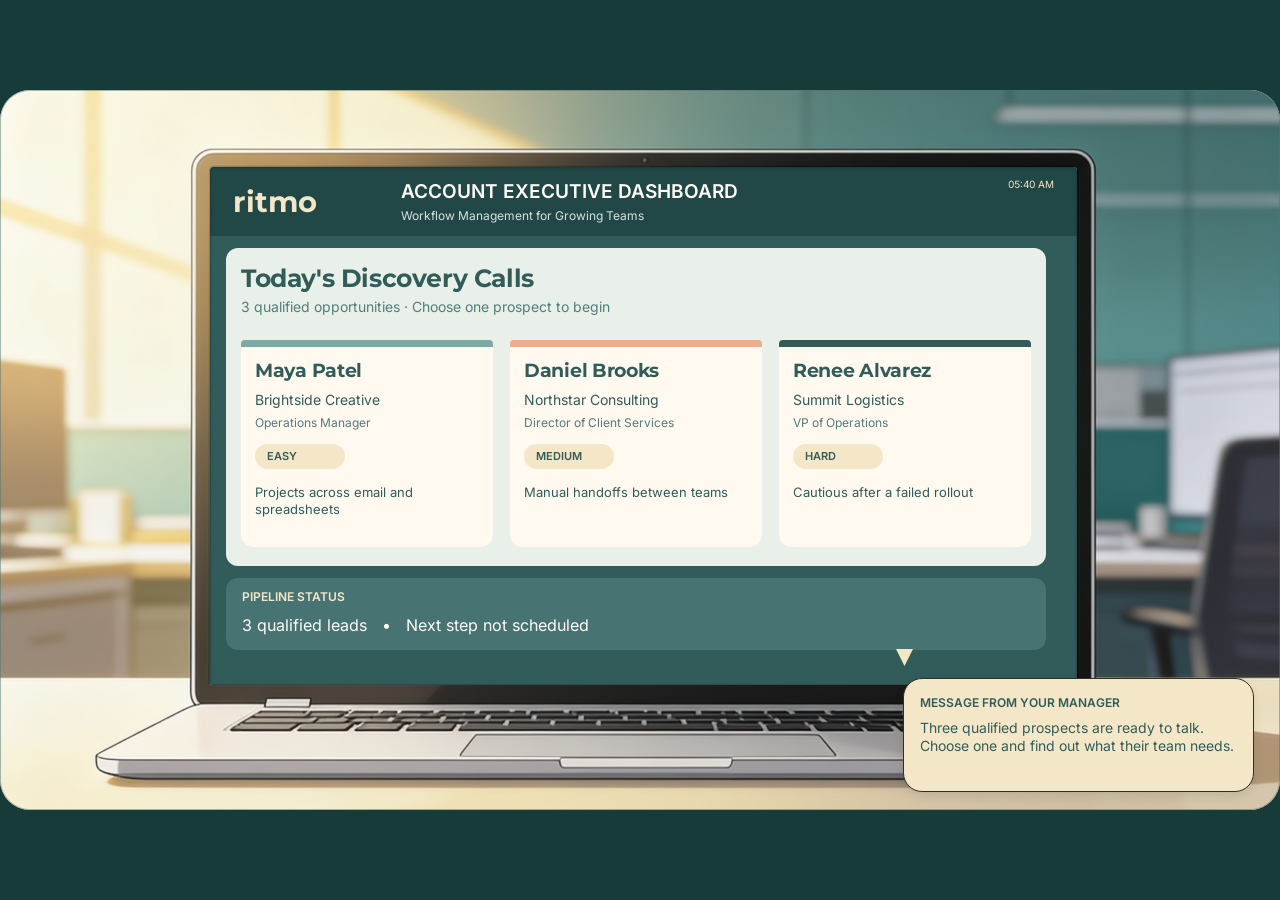
==== index.html @ fa7a7435 "Extend cinematic black exit and customer-specific handoff to all prospects" ====
<!doctype html>
<html lang="en">
<head>
  <meta charset="utf-8">
  <meta name="viewport" content="width=device-width, initial-scale=1">
  <meta name="theme-color" content="#315c59">
  <title>Ritmo — Account Executive Dashboard</title>
  <link rel="icon" href="data:,">
  <link rel="stylesheet" href="./src/styles.css?v=all-prospects-exit-1">
</head>
<body>
  <main class="viewport" aria-label="Ritmo sales training prototype">
    <div class="stage" id="stage">
      <img class="workstation" draggable="false" id="workstation" src="./assets/ritmo-workstation.png" alt="" aria-hidden="true" width="1280" height="720">
      <p class="asset-notice" id="asset-notice" hidden>Approved workstation image not yet bundled.</p>
      <div class="desk" aria-hidden="true"></div>
      <div class="laptop">
        <div class="camera" aria-hidden="true"></div>
        <section class="screen" aria-label="Account executive dashboard">
          <header class="app-header">
            <span class="brand">ritmo</span>
            <div class="header-copy"><h1>ACCOUNT EXECUTIVE DASHBOARD</h1><p>Workflow Management for Growing Teams</p></div>
            <time id="clock" aria-label="Local time"></time>
          </header>
          <div class="dashboard" id="dashboard">
            <section class="discovery" aria-labelledby="discovery-title">
              <h2 id="discovery-title" tabindex="-1">Today's Discovery Calls</h2>
              <p class="support">3 qualified opportunities · Choose one prospect to begin</p>
              <div class="customers" id="customers"></div>
            </section>
            <section class="pipeline" aria-label="Pipeline status"><h2>PIPELINE STATUS</h2><p>3 qualified leads <span aria-hidden="true">•</span> <span id="pipeline-status">Next step not scheduled</span></p></section>
          </div>
          <section class="handoff" id="handoff" aria-labelledby="handoff-title" hidden>
            <span class="eyebrow">DISCOVERY CALL</span>
            <span class="call-mark" aria-hidden="true"><svg viewBox="0 0 24 24"><rect x="3" y="6" width="12" height="12" rx="3"/><path d="m15 10 6-3v10l-6-3z"/></svg></span>
            <h2 id="handoff-title" tabindex="-1"></h2>
            <p id="handoff-company"></p>
            <p class="handoff-note">Your customer conversation is ready.</p>
            <span class="prototype-label">Prototype handoff · No live call is connected</span>
            <button class="action" id="return-button">Return to CRM</button>
          </section>
          <section class="transition" id="transition" hidden tabindex="-1" aria-labelledby="connection-title">
            <span class="eyebrow">RITMO · OUTBOUND CALL</span>
            <span class="pulse" aria-hidden="true"></span>
            <h2 id="connection-title"></h2>
            <p>Preparing your customer conversation</p>
          </section>
          <section class="precall" id="customer-brief" role="dialog" aria-modal="true" aria-labelledby="brief-title" aria-describedby="brief-summary" hidden>
            <h2 class="sr-only" id="brief-title" tabindex="-1">Pre-Call Brief</h2>
            <p class="sr-only" id="brief-summary"></p>
            <div class="brief-artwork">
              <img id="brief-image" alt="" draggable="false" width="1280" height="720">
              <button class="brief-hotspot back-hotspot" id="back-customers" aria-label="Back to Customers"></button>
              <button class="brief-hotspot call-hotspot" id="call-prospect" aria-label="Call This Prospect"></button>
            </div>
          </section>
        </section>
        <div class="hinge" aria-hidden="true"></div>
      </div>
      <div class="laptop-base" aria-hidden="true"><div class="keyboard" id="keyboard"></div><div class="trackpad"></div><div class="base-lip"></div></div>
      <aside class="notification" id="notification" aria-label="Message from your manager" hidden><h2>MESSAGE FROM YOUR MANAGER</h2><p>Three qualified prospects are ready to talk. Choose one and find out what their team needs.</p></aside>
      <span class="sr-only" id="announcement" role="status"></span>
    </div>
  </main>
  <div id="simulation-exit" class="simulation-exit" tabindex="-1" role="status" aria-label="Customer conversation transition complete" hidden></div>
  <!-- Classic scripts load in dependency order, including when opened via file://. -->
  <script src="./src/customers.js"></script>
  <script src="./src/session.js"></script>
  <script src="./src/main.js?v=all-prospects-exit-1"></script>
</body>
</html>
---- src/styles.css ----
@font-face { font-family: Inter; src: url('../assets/fonts/inter-latin-400-normal.woff2') format('woff2'); font-weight: 400; font-display: swap; }
@font-face { font-family: Inter; src: url('../assets/fonts/inter-latin-600-normal.woff2') format('woff2'); font-weight: 600; font-display: swap; }
@font-face { font-family: Montserrat; src: url('../assets/fonts/montserrat-latin-700-normal.woff2') format('woff2'); font-weight: 700; font-display: swap; }
:root { --dark-teal: #315c59; --light-teal: #79aaa5; --peach: #efae87; --cream: #f4e7c8; --near-white: #fffdf6; --soft: #ebf1ee; --gray: #d8d6d0; font-family: Inter, sans-serif; color: var(--dark-teal); background: #173b39; }
* { box-sizing: border-box; }
body { margin: 0; }
button { font: inherit; color: inherit; cursor: pointer; user-select: none; }
button:focus-visible { outline: 3px solid var(--dark-teal); outline-offset: 5px; }
[hidden] { display: none !important; }
h1, h2, p { margin: 0; }
.viewport { width: 100%; height: 100svh; display: flex; align-items: center; justify-content: center; overflow: hidden; }
.stage { position: relative; width: 1280px; height: 720px; overflow: hidden; border-radius: 30px; background: var(--gray); transform: scale(var(--scale, 1)); transform-origin: center; flex-shrink: 0; }
.asset-notice { position: absolute; left: 30px; top: 17px; font-size: 13px; }
.desk { position: absolute; inset: 588px 0 0; background: linear-gradient(100deg, #f8f2de, #d5c6a8); border-top: 1px solid #e5ddca; }
.laptop { position: absolute; left: 190px; top: 59px; width: 906px; height: 563px; padding: 16px 17px 25px; border: 2px solid #817f73; border-radius: 24px 24px 13px 13px; background: linear-gradient(120deg, #a79975, #282e2b 45%, #4f504b); box-shadow: inset 0 0 0 3px #d1c9b5, inset 0 0 0 6px #55584f, 0 5px 6px #21353330; }
.camera { position: absolute; width: 5px; height: 5px; background: #6d736d; border: 1px solid #232a27; border-radius: 50%; left: 50%; top: 6px; }
.screen { position: relative; width: 868px; height: 518px; background: var(--dark-teal); border-radius: 4px 4px 0 0; overflow: hidden; border: 1px solid #142c29; }
.app-header { height: 69px; background: #214846; display: flex; align-items: center; padding: 0 23px; color: var(--near-white); }
.brand { font-family: Montserrat, sans-serif; font-weight: 700; font-size: 29px; color: var(--cream); width: 168px; flex-shrink: 0; }
.header-copy h1 { font-size: 19px; font-weight: 600; line-height: 1.3; }
.header-copy p { font-size: 12px; margin-top: 3px; color: #d4e2de; }
#clock { margin-left: auto; align-self: flex-start; margin-top: 11px; font-size: 10px; color: var(--cream); font-variant-numeric: tabular-nums; white-space: nowrap; }
.dashboard { padding: 12px 30px 0 15px; }
.discovery { background: #e9f0e9; border-radius: 12px; padding: 15px; height: 318px; }
h2 { font-family: Montserrat, sans-serif; font-weight: 700; }
.discovery h2 { font-size: 25px; letter-spacing: -.4px; line-height: 1.25; }
.support { font-size: 14px; color: #527d79; margin: 4px 0 25px; }
.customers { display: grid; grid-template-columns: repeat(3, 1fr); gap: 17px; }
.customer { position: relative; display: flex; flex-direction: column; align-items: flex-start; text-align: left; height: 207px; border: 0; border-top: 7px solid var(--accent); border-radius: 4px 4px 13px 13px; padding: 12px 14px; background: #fff9ef; transition: transform 180ms ease, box-shadow 180ms ease, background 180ms ease; }
.customer:hover, .customer:focus-visible { transform: translateY(-3px); box-shadow: 0 7px 14px #315c5920; background: var(--near-white); }
.customer-name { font: 700 19px/1.3 Montserrat, sans-serif; margin-bottom: 5px; letter-spacing: -.3px; }
.customer-company { font-size: 14px; line-height: 1.5; }
.customer-role { font-size: 12px; margin-top: 5px; color: #527d79; }
.difficulty { display: inline-flex; min-width: 90px; padding: 5px 12px; background: var(--cream); border-radius: 30px; font-size: 11px; font-weight: 600; line-height: 15px; }
.customer .difficulty { margin-top: 14px; }
.customer-context { font-size: 13px; line-height: 1.3; margin-top: 15px; }
.pipeline { height: 72px; margin-top: 12px; padding: 11px 16px; background: #477472; border-radius: 12px; color: var(--near-white); }
.pipeline h2 { font: 600 12px/1.4 Inter, sans-serif; color: var(--cream); }
.pipeline p { font-size: 16px; margin-top: 9px; }
.pipeline p > span:first-child { padding: 0 10px; }
.hinge { position: absolute; left: 70px; right: 70px; bottom: -1px; height: 13px; border: 2px solid #77786e; background: linear-gradient(#d7d4cb, #8e8c81); }
.laptop-base { position: absolute; top: 613px; left: 95px; width: 1090px; height: 80px; background: linear-gradient(#ddd9cf 0%, #bbb9b1 63%, #ece7dd 68%, #aaa89e 89%, #42463e 95%); clip-path: polygon(9% 0, 91% 0, 100% 65%, 99.5% 87%, 97% 96%, 3% 96%, .5% 87%, 0 65%); filter: drop-shadow(0 3px 2px #3337); }
.keyboard { position: absolute; left: 155px; right: 155px; top: -7px; display: grid; grid-template-columns: repeat(14, 1fr); grid-template-rows: repeat(4, 8px); gap: 3px; transform: perspective(160px) rotateX(26deg); }
.key { background: linear-gradient(#585952, #282d2b); border: 1px solid #93938a; border-radius: 2px; box-shadow: 0 1px 0 #f8f4e7; }
.trackpad { position: absolute; left: 366px; top: 33px; width: 373px; height: 22px; border: 2px solid #7a7b73; border-radius: 4px; background: #c5c3bb; transform: skewX(-12deg); }
.base-lip { position: absolute; width: 220px; height: 9px; left: 435px; bottom: 15px; border: 1px solid #84867c; border-radius: 0 0 8px 8px; background: #d9d7cf; }
.notification { position: absolute; left: 903px; top: 588px; width: 351px; min-height: 114px; padding: 15px 16px 17px; border: 1px solid #302e26; border-radius: 19px; background: var(--cream); box-shadow: 0 4px 10px #1c35331a; animation: notify-in 600ms cubic-bezier(.2,.8,.2,1) both; }
.notification::before { content: ''; position: absolute; top: -30px; left: -8px; width: 17px; height: 17px; background: var(--cream); clip-path: polygon(0 0,100% 0,50% 100%); }
.notification h2 { font: 600 12px/1.5 Inter, sans-serif; margin-bottom: 7px; }
.notification p { font-size: 14px; line-height: 18px; }
.eyebrow { font-size: 11px; letter-spacing: 1.5px; font-weight: 600; }
.action { border: 0; border-radius: 30px; padding: 13px 26px; background: var(--peach); font-size: 15px; font-weight: 600; transition: background 160ms ease, transform 160ms ease; min-height: 46px; }
.action:hover { background: var(--light-teal); transform: translateY(-1px); }
.action span { margin-left: 45px; }
.action:disabled { opacity: .6; cursor: wait; }
.handoff { height: 449px; background: var(--soft); display: flex; flex-direction: column; align-items: center; justify-content: center; animation: panel-in 400ms ease both; }
.call-mark { margin: 18px 0 12px; width: 58px; height: 58px; display: grid; place-items: center; background: var(--cream); border-radius: 50%; }
.call-mark svg { width: 28px; fill: none; stroke: currentColor; stroke-width: 1.5; }
.handoff h2 { font-size: 29px; margin-bottom: 8px; }
.handoff-note { margin: 24px 0 7px; font-size: 16px; }
.prototype-label { font-size: 12px; color: #527d79; }
.handoff .action { margin-top: 25px; }
.transition { position: absolute; inset: 69px 0 0; background: var(--soft); display: flex; flex-direction: column; align-items: center; justify-content: center; gap: 22px; z-index: 6; }
.pulse { width: 36px; height: 36px; border-radius: 50%; background: var(--light-teal); animation: breathe 700ms ease-in-out infinite alternate; }
.sr-only { position: absolute; width: 1px; height: 1px; padding: 0; margin: -1px; clip-path: inset(50%); overflow: hidden; white-space: nowrap; }
@keyframes notify-in { from { opacity: 0; transform: translate(30px, 12px); } to { opacity: 1; transform: translate(0,0); } }
@keyframes panel-in { from { opacity: 0; transform: translateY(8px); } to { opacity: 1; transform: translateY(0); } }
@keyframes breathe { to { transform: scale(.8); opacity: .5; } }
@media (prefers-reduced-motion: reduce) { *, *::before, *::after { animation: none !important; transition: none !important; scroll-behavior: auto !important; } }

#handoff-title:focus { outline: none; }

/* The complete approved PNG and its hotspots share one 16:9 coordinate space. */
.precall { position: absolute; inset: 0; z-index: 6; display: grid; place-items: center; background: var(--near-white); animation: brief-fade 260ms ease backwards; }
/* Release the opacity animation after entry instead of retaining its effect.
   Keep the artwork at its final layout size throughout the fade. */
@keyframes brief-fade { from { opacity: 0; } to { opacity: 1; } }
.brief-artwork { position: relative; width: calc(100% - 48px); aspect-ratio: 16 / 9; container-type: inline-size; }
#brief-image { display: block; width: 100%; height: 100%; object-fit: contain; pointer-events: none; }
.brief-hotspot { position: absolute; padding: 0; border: 0; background: transparent; border-radius: 999px; cursor: pointer; }
/* Original button bounds: Back (460,635,238,49), Call (995,634,238,49). */
.back-hotspot { left: 35.9375%; top: 88.194444%; width: 18.59375%; height: 6.805556%; }
.call-hotspot { left: 77.734375%; top: 88.055556%; width: 18.59375%; height: 6.805556%; }
/* Keep one opaque, live label in every state so raster/live text never swaps.
   Only colors transition; typography and geometry remain fixed. */
.brief-hotspot::after { content: attr(aria-label); position: absolute; inset: 0; display: grid; place-items: center; border-radius: inherit; border: 0.078125cqw solid #829f95; background: var(--cream); color: var(--dark-teal); font: 600 1.5625cqw/1 Inter, sans-serif; white-space: nowrap; transition: background-color 160ms ease, color 160ms ease, border-color 160ms ease; pointer-events: none; }
.call-hotspot::after { background: var(--peach); }
.brief-hotspot:hover::after, .brief-hotspot:focus-visible::after { background: var(--light-teal); color: var(--cream); border-color: var(--dark-teal); }
.brief-hotspot:focus-visible { outline: 3px solid var(--dark-teal); outline-offset: 3px; box-shadow: 0 0 0 6px var(--cream); }
#brief-title:focus, #transition:focus, #discovery-title:focus { outline: none; }

/* Original supplied workstation, with its flattened UI excluded from rendering.
   Real HTML occupies the screen cutout. The whole stage scales together. */
.workstation { position: absolute; inset: 0; width: 1280px; height: 720px; pointer-events: none; clip-path: path(evenodd, "M 0 0 H 1280 V 720 H 0 Z M 214 77 H 1073 Q 1077 77 1077 81 V 593 Q 1077 595 1075 595 H 212 Q 210 595 210 593 V 81 Q 210 77 214 77 Z"); }
.laptop { left: 210px; top: 77px; width: 867px; height: 518px; padding: 0; border: 0; border-radius: 0; background: none; box-shadow: none; }
/* Match the artwork cutout exactly; no padding or border shifts live content. */
.screen { width: 867px; height: 518px; border: 0; border-radius: 4px 4px 2px 2px; isolation: isolate; }
/* A narrow inner bezel edge sits above every in-screen state, including calls.
   It never intercepts input or changes text/image rendering across the display. */
.screen::after { content: ''; position: absolute; inset: 0; z-index: 7; border-radius: inherit; pointer-events: none; box-shadow: inset 0 0 0 1px rgb(16 43 41 / 25%), inset 0 2px 4px rgb(16 43 41 / 20%); }
.camera, .hinge, .laptop-base, .desk { display: none; }
.dashboard { padding-left: 16px; padding-right: 31px; }

/* Keep the simulation non-editable while leaving future text fields usable. */
.stage { cursor: default; user-select: none; -webkit-user-select: none; }
.stage button, .stage a[href], .stage [role="button"] { cursor: pointer; }
.stage button * { cursor: inherit; }
.stage input, .stage textarea, .stage [contenteditable]:not([contenteditable="false"]) { cursor: text; user-select: text; -webkit-user-select: text; }
.stage select, .stage input[type="checkbox"], .stage input[type="radio"] { cursor: pointer; }
.transition { background: var(--dark-teal); color: var(--cream); gap: 20px; text-align: center; padding: 36px; }
.transition .eyebrow { color: var(--cream); }
.transition .pulse { background: var(--peach); margin: 5px 0; }
.transition h2 { font-size: 29px; line-height: 1.35; }
.transition p { font-size: 16px; }
.handoff h2 { max-width: 780px; text-align: center; font-size: 28px; }

/* Inset outline preserves the handoff button's existing box and text position. */
#return-button { box-shadow: inset 0 0 0 1px var(--dark-teal); }
#return-button:hover, #return-button:focus-visible { background: var(--light-teal); color: var(--cream); }

/* The brief is a screen within the device, not an overlay over the office. */
.brief-open .screen { background: var(--near-white); }
.brief-open .screen > :not(.precall) { visibility: hidden; }

/* Outside the scaled laptop stage: cover the complete Web Object viewport. */
.simulation-exit { position:fixed; inset:0; z-index:1000; background:#000000; opacity:1; border:0; outline:0; }

/* Ready screen: a soft ring pulse leaves the icon and text geometry unchanged. */
.conversation-ready .call-mark { animation:call-ready-glow 1400ms ease-in-out infinite; }
@keyframes call-ready-glow {
  0%, 100% { box-shadow:0 0 0 0 rgb(121 170 165 / 0%); }
  50% { box-shadow:0 0 0 7px rgb(121 170 165 / 22%); }
}
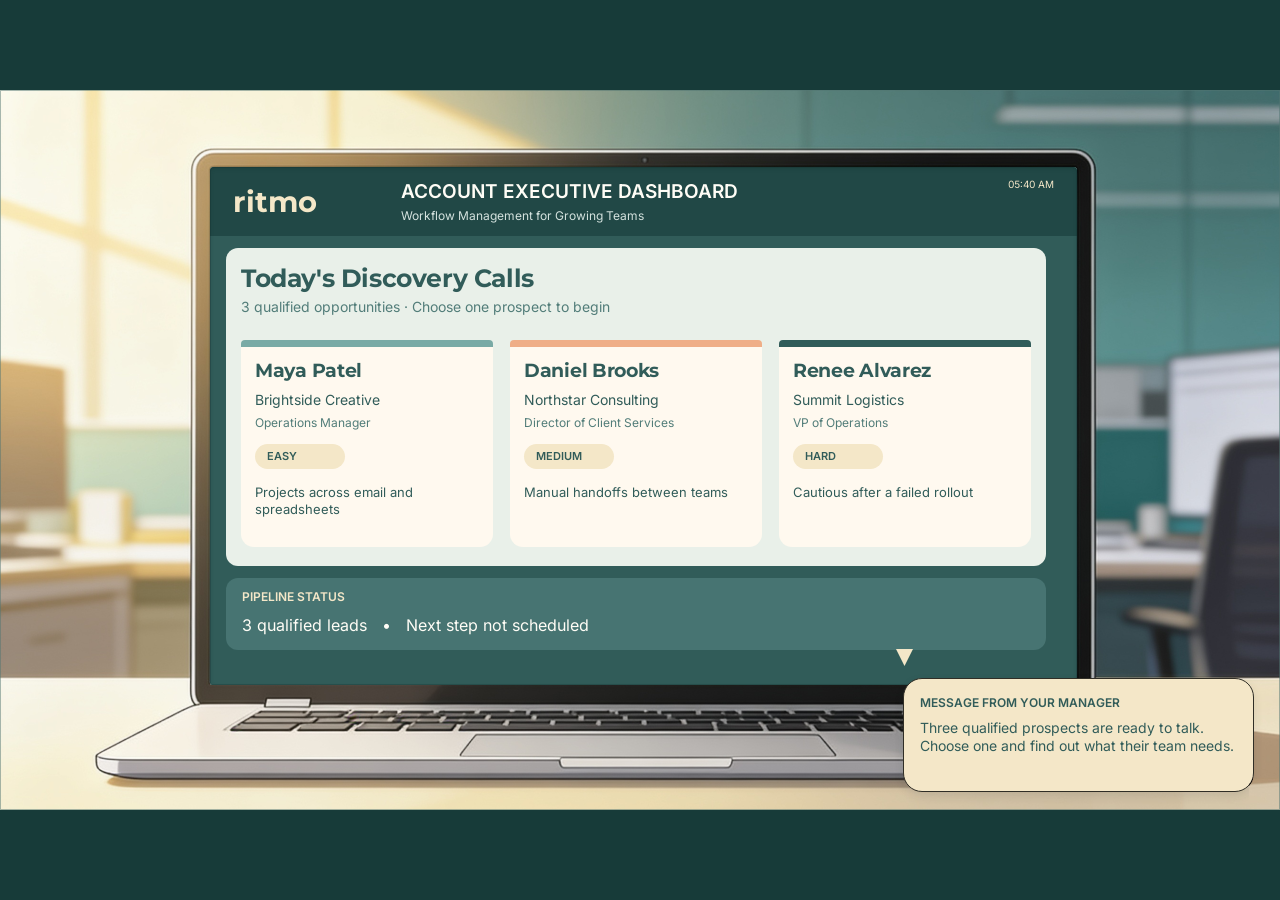
==== commit c6383a17: "Square artwork corners using only approved Figma corner regions" ====
--- a/index.html
+++ b/index.html
@@ -6,7 +6,7 @@
   <meta name="theme-color" content="#315c59">
   <title>Ritmo — Account Executive Dashboard</title>
   <link rel="icon" href="data:,">
-  <link rel="stylesheet" href="./src/styles.css?v=all-prospects-exit-1">
+  <link rel="stylesheet" href="./src/styles.css?v=square-artwork-corners-1">
 </head>
 <body>
   <main class="viewport" aria-label="Ritmo sales training prototype">
--- a/src/styles.css
+++ b/src/styles.css
@@ -9,7 +9,7 @@
 [hidden] { display: none !important; }
 h1, h2, p { margin: 0; }
 .viewport { width: 100%; height: 100svh; display: flex; align-items: center; justify-content: center; overflow: hidden; }
-.stage { position: relative; width: 1280px; height: 720px; overflow: hidden; border-radius: 30px; background: var(--gray); transform: scale(var(--scale, 1)); transform-origin: center; flex-shrink: 0; }
+.stage { position: relative; width: 1280px; height: 720px; overflow: hidden; border-radius: 0px; background: var(--gray); transform: scale(var(--scale, 1)); transform-origin: center; flex-shrink: 0; }
 .asset-notice { position: absolute; left: 30px; top: 17px; font-size: 13px; }
 .desk { position: absolute; inset: 588px 0 0; background: linear-gradient(100deg, #f8f2de, #d5c6a8); border-top: 1px solid #e5ddca; }
 .laptop { position: absolute; left: 190px; top: 59px; width: 906px; height: 563px; padding: 16px 17px 25px; border: 2px solid #817f73; border-radius: 24px 24px 13px 13px; background: linear-gradient(120deg, #a79975, #282e2b 45%, #4f504b); box-shadow: inset 0 0 0 3px #d1c9b5, inset 0 0 0 6px #55584f, 0 5px 6px #21353330; }
@@ -131,3 +131,7 @@
   0%, 100% { box-shadow:0 0 0 0 rgb(121 170 165 / 0%); }
   50% { box-shadow:0 0 0 7px rgb(121 170 165 / 22%); }
 }
+
+/* Replace only the original PNG's rounded outer corners with the approved
+   square Figma export. Its baked-in interface and notification stay excluded. */
+.stage::before { content:''; position:absolute; inset:0; z-index:1; pointer-events:none; background:url('../assets/ritmo-rectangular-reference.png') center / 100% 100% no-repeat; clip-path:path('M0 0H31V31H0Z M1249 0H1280V31H1249Z M0 689H31V720H0Z M1249 689H1280V720H1249Z'); }
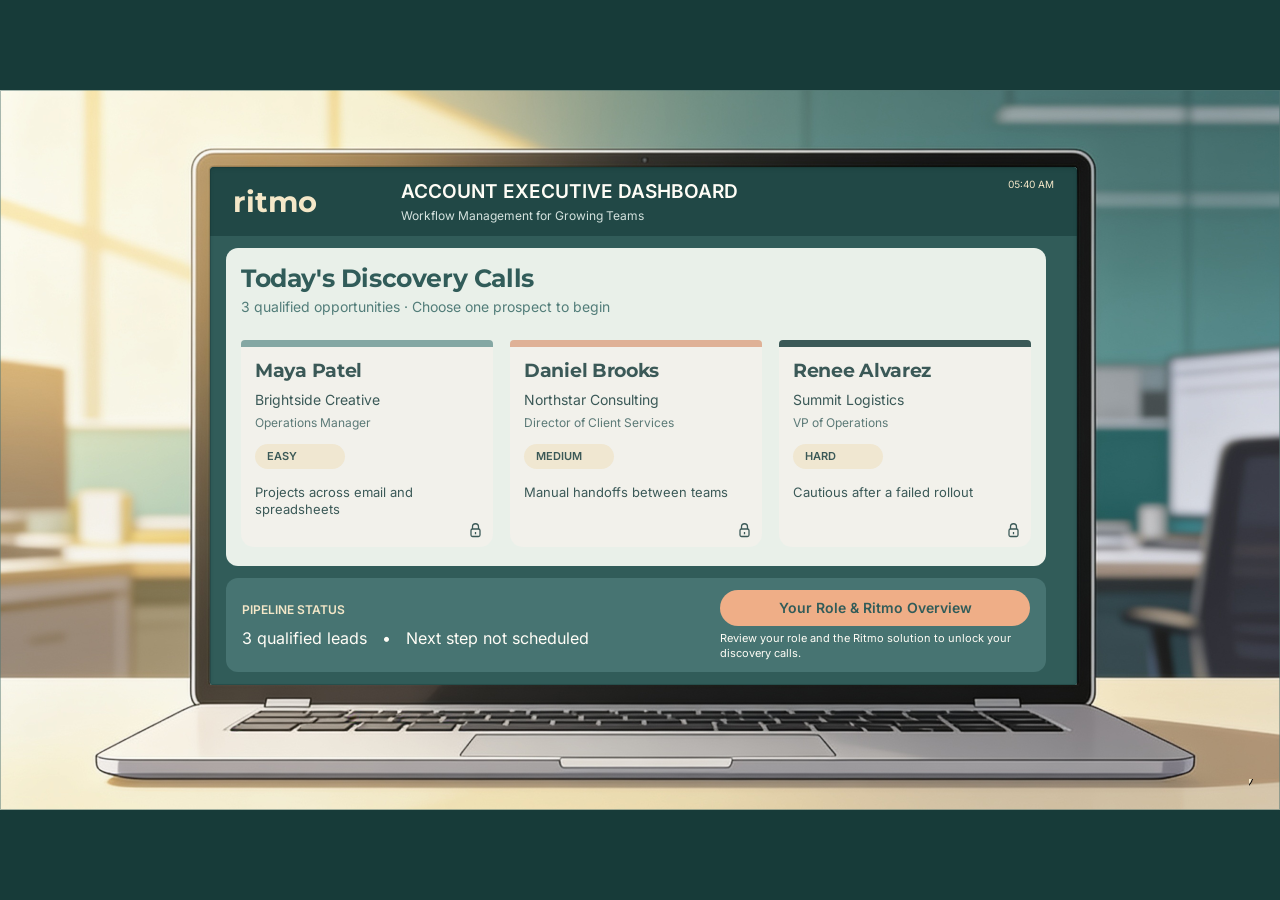
==== commit 8e9de5ac: "Add required role overview and three-brief review onboarding" ====
--- a/index.html
+++ b/index.html
@@ -6,7 +6,7 @@
   <meta name="theme-color" content="#315c59">
   <title>Ritmo — Account Executive Dashboard</title>
   <link rel="icon" href="data:,">
-  <link rel="stylesheet" href="./src/styles.css?v=square-artwork-corners-1">
+  <link rel="stylesheet" href="./src/styles.css?v=role-overview-1">
 </head>
 <body>
   <main class="viewport" aria-label="Ritmo sales training prototype">
@@ -28,8 +28,28 @@
               <p class="support">3 qualified opportunities · Choose one prospect to begin</p>
               <div class="customers" id="customers"></div>
             </section>
-            <section class="pipeline" aria-label="Pipeline status"><h2>PIPELINE STATUS</h2><p>3 qualified leads <span aria-hidden="true">•</span> <span id="pipeline-status">Next step not scheduled</span></p></section>
+            <section class="pipeline" aria-label="Pipeline status">
+              <div class="pipeline-copy"><h2>PIPELINE STATUS</h2><p>3 qualified leads <span aria-hidden="true">•</span> <span id="pipeline-status">Next step not scheduled</span></p></div>
+              <div class="overview-entry"><button id="open-overview" class="action overview-required" aria-controls="role-overview" aria-describedby="overview-instruction">Your Role &amp; Ritmo Overview</button><p id="overview-instruction">Review your role and the Ritmo solution to unlock your discovery calls.</p></div>
+            </section>
           </div>
+          <section id="role-overview" class="role-overview" aria-labelledby="overview-title" hidden>
+            <div class="overview-scroll" id="overview-scroll" role="region" aria-label="Your role and Ritmo overview content" tabindex="0">
+              <h2 id="overview-title" tabindex="-1">Your Role &amp; Ritmo Overview</h2>
+              <p class="overview-lead">Before your discovery calls, get familiar with your role and the solution you're representing.</p>
+              <section class="overview-block"><h3>Your Role</h3><p>You're an account executive at Ritmo. You'll meet with qualified prospective customers to explore their needs, address concerns, and determine whether a follow-up demonstration is worth scheduling.</p></section>
+              <section class="overview-block"><h3>What Is Ritmo?</h3><p>Ritmo is a B2B workflow-management software platform designed to help growing teams organize, coordinate, and track their work in one place.</p></section>
+              <section class="overview-block"><h3>What Ritmo Offers</h3>
+                <article class="capability"><h4>Centralized Work Management</h4><p>Keep tasks, deadlines, project updates, and responsibilities organized in one shared workspace.</p><p class="why-it-matters"><strong>Why it matters:</strong> Teams spend less time searching through emails and spreadsheets to figure out what's happening.</p></article>
+                <article class="capability"><h4>Standardized Workflows</h4><p>Create consistent processes so everyone knows which steps to follow and what happens next.</p><p class="why-it-matters"><strong>Why it matters:</strong> Teams can reduce confusion, missed steps, and inconsistent ways of working.</p></article>
+                <article class="capability"><h4>Automated Task Assignments</h4><p>Assign responsibilities as work progresses, helping teams coordinate handoffs without constantly following up manually.</p><p class="why-it-matters"><strong>Why it matters:</strong> Work is less likely to get stuck because someone doesn't know they're responsible for the next step.</p></article>
+              </section>
+              <section class="overview-block"><h3>Ritmo in 30 Seconds</h3><p class="example-caption">An example explanation—not a script to memorize.</p><blockquote>“Ritmo helps growing teams organize their work in one place. Instead of juggling spreadsheets, emails, and manual follow-ups, teams can track progress, coordinate responsibilities, and keep projects moving with clearer workflows.”</blockquote></section>
+              <section class="overview-block"><h3>Your Discovery Call Goal</h3><p>During your customer conversation:</p><ol><li>Explore the customer's current situation and identify their needs.</li><li>Acknowledge and clarify their concerns, then connect a relevant Ritmo benefit to those needs.</li><li>Propose and confirm a specific follow-up meeting.</li></ol></section>
+              <p class="overview-reminder"><strong>Remember:</strong> You're not expected to close the sale during this call. Your goal is to determine whether a tailored Ritmo workflow demonstration is worth scheduling.</p>
+              <button class="action" id="complete-overview">Return to Dashboard</button>
+            </div>
+          </section>
           <section class="handoff" id="handoff" aria-labelledby="handoff-title" hidden>
             <span class="eyebrow">DISCOVERY CALL</span>
             <span class="call-mark" aria-hidden="true"><svg viewBox="0 0 24 24"><rect x="3" y="6" width="12" height="12" rx="3"/><path d="m15 10 6-3v10l-6-3z"/></svg></span>
@@ -51,8 +71,9 @@
             <div class="brief-artwork">
               <img id="brief-image" alt="" draggable="false" width="1280" height="720">
               <button class="brief-hotspot back-hotspot" id="back-customers" aria-label="Back to Customers"></button>
-              <button class="brief-hotspot call-hotspot" id="call-prospect" aria-label="Call This Prospect"></button>
+              <button class="brief-hotspot call-hotspot" id="call-prospect" aria-label="Call This Prospect" aria-disabled="true" aria-describedby="brief-review-status"></button>
             </div>
+            <p id="brief-review-status" class="brief-review-status" role="status"></p>
           </section>
         </section>
         <div class="hinge" aria-hidden="true"></div>
@@ -66,6 +87,6 @@
   <!-- Classic scripts load in dependency order, including when opened via file://. -->
   <script src="./src/customers.js"></script>
   <script src="./src/session.js"></script>
-  <script src="./src/main.js?v=all-prospects-exit-1"></script>
+  <script src="./src/main.js?v=role-overview-1"></script>
 </body>
 </html>
--- a/src/styles.css
+++ b/src/styles.css
@@ -135,3 +135,37 @@
 /* Replace only the original PNG's rounded outer corners with the approved
    square Figma export. Its baked-in interface and notification stay excluded. */
 .stage::before { content:''; position:absolute; inset:0; z-index:1; pointer-events:none; background:url('../assets/ritmo-rectangular-reference.png') center / 100% 100% no-repeat; clip-path:path('M0 0H31V31H0Z M1249 0H1280V31H1249Z M0 689H31V720H0Z M1249 689H1280V720H1249Z'); }
+
+/* Required overview: additions confined to the pipeline bar and in-screen page. */
+.pipeline { height:94px; display:flex; align-items:center; justify-content:space-between; gap:16px; }
+.pipeline-copy { flex:1; min-width:0; }
+.pipeline-copy p { white-space:nowrap; }
+.overview-entry { flex:0 0 310px; text-align:right; }
+#open-overview { color:var(--dark-teal); width:100%; min-height:36px; padding:9px 12px; font-size:14px; white-space:nowrap; }
+.pipeline .overview-entry p { margin-top:5px; font-size:11px; line-height:1.35; color:var(--near-white); text-align:left; }
+.overview-required { animation:overview-glow 2s ease-in-out infinite; }
+@keyframes overview-glow { 0%,100% {box-shadow:0 0 0 1px rgb(239 174 135 / 25%);} 50% {box-shadow:0 0 0 5px rgb(239 174 135 / 35%);} }
+.customer:disabled { filter:saturate(.7); background:#f2f1e9; cursor:not-allowed; }
+.customer:disabled:hover { transform:none; box-shadow:none; background:#f2f1e9; }
+.customer-lock { position:absolute; bottom:10px; right:10px; width:15px; height:15px; color:var(--dark-teal); pointer-events:none; }
+.customer-lock svg { width:100%; height:100%; fill:none; stroke:currentColor; stroke-width:1.7; }
+.role-overview { height:449px; background:var(--near-white); padding:16px 18px; animation:brief-fade 260ms ease backwards; }
+.overview-scroll { height:100%; overflow-y:auto; overscroll-behavior:contain; scrollbar-gutter:stable; padding:8px 18px 12px 10px; font-size:16px; line-height:1.55; }
+.overview-scroll h2 { font-size:25px; line-height:1.25; margin:0 0 10px; }
+.overview-lead { color:#426b68; margin-bottom:22px; }
+.overview-block { margin:0 0 22px; }
+.overview-block h3 { font:700 19px/1.3 Montserrat,sans-serif; margin:0 0 9px; }
+.capability { padding:16px; margin-top:12px; border:1px solid #abc2bc; border-radius:12px; background:#fff9ef; }
+.capability h4 { font:600 17px/1.4 Inter,sans-serif; margin:0 0 6px; }
+.why-it-matters { margin-top:12px; padding:10px 12px; border-left:3px solid var(--light-teal); background:#eaf1ed; border-radius:0 6px 6px 0; }
+.overview-block blockquote { margin:12px 0 0; padding:16px; background:var(--cream); border-radius:12px; }
+.example-caption { font-size:14px; color:#426b68; }
+.overview-block ol { padding-left:24px; margin:10px 0 0; }
+.overview-block li + li { margin-top:9px; }
+.overview-reminder { border-top:1px solid #abc2bc; padding-top:18px; margin-bottom:20px; }
+.overview-scroll:focus-visible { outline:2px solid var(--dark-teal); outline-offset:1px; }
+#overview-title:focus { outline:none; }
+.brief-review-status { position:absolute; bottom:6px; left:24px; right:24px; text-align:center; font-size:11px; color:var(--dark-teal); }
+.call-hotspot[aria-disabled="true"] { cursor:not-allowed; }
+.call-hotspot[aria-disabled="true"]::after { background:#e6e3d6; color:var(--dark-teal); border-color:#829f95; }
+@media(prefers-reduced-motion:reduce) { .overview-required { animation:none; box-shadow:0 0 0 2px var(--peach); } }
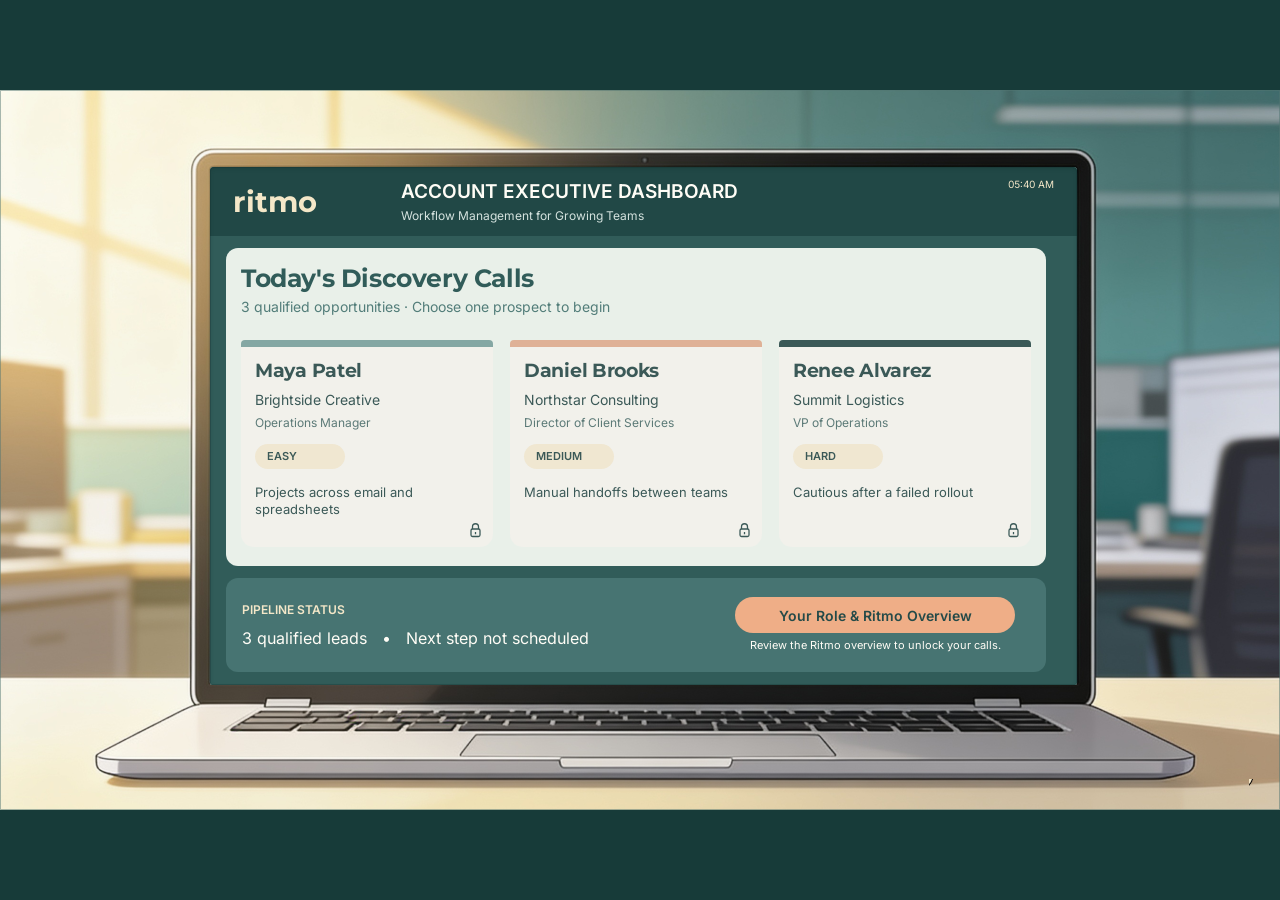
==== commit 71a05b7e: "Refine role overview into three accessible review tabs" ====
--- a/index.html
+++ b/index.html
@@ -6,7 +6,7 @@
   <meta name="theme-color" content="#315c59">
   <title>Ritmo — Account Executive Dashboard</title>
   <link rel="icon" href="data:,">
-  <link rel="stylesheet" href="./src/styles.css?v=role-overview-1">
+  <link rel="stylesheet" href="./src/styles.css?v=overview-tabs-1">
 </head>
 <body>
   <main class="viewport" aria-label="Ritmo sales training prototype">
@@ -30,25 +30,41 @@
             </section>
             <section class="pipeline" aria-label="Pipeline status">
               <div class="pipeline-copy"><h2>PIPELINE STATUS</h2><p>3 qualified leads <span aria-hidden="true">•</span> <span id="pipeline-status">Next step not scheduled</span></p></div>
-              <div class="overview-entry"><button id="open-overview" class="action overview-required" aria-controls="role-overview" aria-describedby="overview-instruction">Your Role &amp; Ritmo Overview</button><p id="overview-instruction">Review your role and the Ritmo solution to unlock your discovery calls.</p></div>
+              <div class="overview-entry"><button id="open-overview" class="action overview-required" aria-controls="role-overview" aria-describedby="overview-instruction">Your Role &amp; Ritmo Overview</button><p id="overview-instruction">Review the Ritmo overview to unlock your calls.</p></div>
             </section>
           </div>
-          <section id="role-overview" class="role-overview" aria-labelledby="overview-title" hidden>
-            <div class="overview-scroll" id="overview-scroll" role="region" aria-label="Your role and Ritmo overview content" tabindex="0">
-              <h2 id="overview-title" tabindex="-1">Your Role &amp; Ritmo Overview</h2>
-              <p class="overview-lead">Before your discovery calls, get familiar with your role and the solution you're representing.</p>
-              <section class="overview-block"><h3>Your Role</h3><p>You're an account executive at Ritmo. You'll meet with qualified prospective customers to explore their needs, address concerns, and determine whether a follow-up demonstration is worth scheduling.</p></section>
-              <section class="overview-block"><h3>What Is Ritmo?</h3><p>Ritmo is a B2B workflow-management software platform designed to help growing teams organize, coordinate, and track their work in one place.</p></section>
-              <section class="overview-block"><h3>What Ritmo Offers</h3>
-                <article class="capability"><h4>Centralized Work Management</h4><p>Keep tasks, deadlines, project updates, and responsibilities organized in one shared workspace.</p><p class="why-it-matters"><strong>Why it matters:</strong> Teams spend less time searching through emails and spreadsheets to figure out what's happening.</p></article>
-                <article class="capability"><h4>Standardized Workflows</h4><p>Create consistent processes so everyone knows which steps to follow and what happens next.</p><p class="why-it-matters"><strong>Why it matters:</strong> Teams can reduce confusion, missed steps, and inconsistent ways of working.</p></article>
-                <article class="capability"><h4>Automated Task Assignments</h4><p>Assign responsibilities as work progresses, helping teams coordinate handoffs without constantly following up manually.</p><p class="why-it-matters"><strong>Why it matters:</strong> Work is less likely to get stuck because someone doesn't know they're responsible for the next step.</p></article>
-              </section>
-              <section class="overview-block"><h3>Ritmo in 30 Seconds</h3><p class="example-caption">An example explanation—not a script to memorize.</p><blockquote>“Ritmo helps growing teams organize their work in one place. Instead of juggling spreadsheets, emails, and manual follow-ups, teams can track progress, coordinate responsibilities, and keep projects moving with clearer workflows.”</blockquote></section>
-              <section class="overview-block"><h3>Your Discovery Call Goal</h3><p>During your customer conversation:</p><ol><li>Explore the customer's current situation and identify their needs.</li><li>Acknowledge and clarify their concerns, then connect a relevant Ritmo benefit to those needs.</li><li>Propose and confirm a specific follow-up meeting.</li></ol></section>
+          <section id="role-overview" class="role-overview" aria-label="Your Role &amp; Ritmo Overview" hidden>
+            <div class="overview-tabs" role="tablist" aria-label="Overview sections">
+              <button id="overview-tab-role" role="tab" aria-controls="overview-panel-role" aria-selected="true" tabindex="0" data-overview-tab="role">Your Role<span class="tab-reviewed" aria-hidden="true">✓</span></button>
+              <button id="overview-tab-benefits" role="tab" aria-controls="overview-panel-benefits" aria-selected="false" tabindex="-1" data-overview-tab="benefits">Ritmo Benefits<span class="tab-reviewed" aria-hidden="true">✓</span></button>
+              <button id="overview-tab-goal" role="tab" aria-controls="overview-panel-goal" aria-selected="false" tabindex="-1" data-overview-tab="goal">Call Goal<span class="tab-reviewed" aria-hidden="true">✓</span></button>
+            </div>
+            <section id="overview-panel-role" class="overview-panel" role="tabpanel" aria-labelledby="overview-tab-role" tabindex="0">
+              <h2>Your Role &amp; What Ritmo Does</h2>
+              <div class="role-columns">
+                <section><h3>Your Role</h3><p>You're an account executive at Ritmo. You'll meet with qualified prospective customers to explore their needs, address concerns, and determine whether a follow-up demonstration is worth scheduling.</p></section>
+                <section><h3>What Is Ritmo?</h3><p>Ritmo is a B2B workflow-management software platform designed to help growing teams organize, coordinate, and track their work in one place.</p></section>
+              </div>
+              <section class="ritmo-example"><h3>Ritmo in 30 Seconds</h3><blockquote>“Ritmo helps growing teams organize their work in one place. Instead of juggling spreadsheets, emails, and manual follow-ups, teams can track progress, coordinate responsibilities, and keep projects moving with clearer workflows.”</blockquote><p class="example-caption">An example explanation — not a script to memorize.</p></section>
+            </section>
+            <section id="overview-panel-benefits" class="overview-panel" role="tabpanel" aria-labelledby="overview-tab-benefits" tabindex="0" hidden>
+              <h2>What Ritmo Offers</h2>
+              <div class="benefits-grid">
+                <article class="capability"><h3>Centralized Work Management</h3><p>Keep tasks, deadlines, project updates, and responsibilities organized in one shared workspace.</p><p class="why-it-matters"><strong>Why it matters:</strong> Teams spend less time searching through emails and spreadsheets to figure out what's happening.</p></article>
+                <article class="capability"><h3>Standardized Workflows</h3><p>Create consistent processes so everyone knows which steps to follow and what happens next.</p><p class="why-it-matters"><strong>Why it matters:</strong> Teams can reduce confusion, missed steps, and inconsistent ways of working.</p></article>
+                <article class="capability"><h3>Automated Task Assignments</h3><p>Assign responsibilities as work progresses, helping teams coordinate handoffs without constantly following up manually.</p><p class="why-it-matters"><strong>Why it matters:</strong> Work is less likely to get stuck because someone doesn't know they're responsible for the next step.</p></article>
+              </div>
+            </section>
+            <section id="overview-panel-goal" class="overview-panel" role="tabpanel" aria-labelledby="overview-tab-goal" tabindex="0" hidden>
+              <h2>Your Discovery Call Goal</h2>
+              <ol class="call-goals">
+                <li><h3>Explore the customer's needs</h3><p>Ask questions to understand the customer's current situation, challenges, and priorities.</p></li>
+                <li><h3>Address concerns with relevant benefits</h3><p>Acknowledge and clarify the customer's concern before connecting a Ritmo capability to their needs.</p></li>
+                <li><h3>Confirm a specific next step</h3><p>Propose and confirm a follow-up meeting with a clear purpose.</p></li>
+              </ol>
               <p class="overview-reminder"><strong>Remember:</strong> You're not expected to close the sale during this call. Your goal is to determine whether a tailored Ritmo workflow demonstration is worth scheduling.</p>
-              <button class="action" id="complete-overview">Return to Dashboard</button>
-            </div>
+            </section>
+            <div class="overview-footer"><p id="overview-progress" role="status">Review all three tabs to return to the dashboard.</p><button class="action" id="complete-overview" disabled aria-describedby="overview-progress">Return to Dashboard</button></div>
           </section>
           <section class="handoff" id="handoff" aria-labelledby="handoff-title" hidden>
             <span class="eyebrow">DISCOVERY CALL</span>
@@ -87,6 +103,6 @@
   <!-- Classic scripts load in dependency order, including when opened via file://. -->
   <script src="./src/customers.js"></script>
   <script src="./src/session.js"></script>
-  <script src="./src/main.js?v=role-overview-1"></script>
+  <script src="./src/main.js?v=overview-tabs-1"></script>
 </body>
 </html>
--- a/src/styles.css
+++ b/src/styles.css
@@ -140,31 +140,46 @@
 .pipeline { height:94px; display:flex; align-items:center; justify-content:space-between; gap:16px; }
 .pipeline-copy { flex:1; min-width:0; }
 .pipeline-copy p { white-space:nowrap; }
-.overview-entry { flex:0 0 310px; text-align:right; }
-#open-overview { color:var(--dark-teal); width:100%; min-height:36px; padding:9px 12px; font-size:14px; white-space:nowrap; }
-.pipeline .overview-entry p { margin-top:5px; font-size:11px; line-height:1.35; color:var(--near-white); text-align:left; }
+.overview-entry { flex:0 0 310px; text-align:center; height:56px; }
+#open-overview { color:#244A48; width:280px; min-height:36px; padding:9px 12px; font-size:14px; white-space:nowrap; }
+.pipeline .overview-entry p { margin-top:5px; font-size:11px; line-height:1.35; color:var(--near-white); text-align:center; white-space:nowrap; }
 .overview-required { animation:overview-glow 2s ease-in-out infinite; }
 @keyframes overview-glow { 0%,100% {box-shadow:0 0 0 1px rgb(239 174 135 / 25%);} 50% {box-shadow:0 0 0 5px rgb(239 174 135 / 35%);} }
 .customer:disabled { filter:saturate(.7); background:#f2f1e9; cursor:not-allowed; }
 .customer:disabled:hover { transform:none; box-shadow:none; background:#f2f1e9; }
 .customer-lock { position:absolute; bottom:10px; right:10px; width:15px; height:15px; color:var(--dark-teal); pointer-events:none; }
 .customer-lock svg { width:100%; height:100%; fill:none; stroke:currentColor; stroke-width:1.7; }
-.role-overview { height:449px; background:var(--near-white); padding:16px 18px; animation:brief-fade 260ms ease backwards; }
-.overview-scroll { height:100%; overflow-y:auto; overscroll-behavior:contain; scrollbar-gutter:stable; padding:8px 18px 12px 10px; font-size:16px; line-height:1.55; }
-.overview-scroll h2 { font-size:25px; line-height:1.25; margin:0 0 10px; }
-.overview-lead { color:#426b68; margin-bottom:22px; }
-.overview-block { margin:0 0 22px; }
-.overview-block h3 { font:700 19px/1.3 Montserrat,sans-serif; margin:0 0 9px; }
-.capability { padding:16px; margin-top:12px; border:1px solid #abc2bc; border-radius:12px; background:#fff9ef; }
-.capability h4 { font:600 17px/1.4 Inter,sans-serif; margin:0 0 6px; }
-.why-it-matters { margin-top:12px; padding:10px 12px; border-left:3px solid var(--light-teal); background:#eaf1ed; border-radius:0 6px 6px 0; }
-.overview-block blockquote { margin:12px 0 0; padding:16px; background:var(--cream); border-radius:12px; }
-.example-caption { font-size:14px; color:#426b68; }
-.overview-block ol { padding-left:24px; margin:10px 0 0; }
-.overview-block li + li { margin-top:9px; }
-.overview-reminder { border-top:1px solid #abc2bc; padding-top:18px; margin-bottom:20px; }
-.overview-scroll:focus-visible { outline:2px solid var(--dark-teal); outline-offset:1px; }
-#overview-title:focus { outline:none; }
+.role-overview { height:449px; background:var(--near-white); padding:12px 18px; display:flex; flex-direction:column; gap:10px; animation:brief-fade 260ms ease backwards; }
+.overview-tabs { display:flex; gap:8px; flex-shrink:0; }
+.overview-tabs [role="tab"] { flex:1; min-height:38px; border:1px solid var(--light-teal); border-radius:9px; background:#edf2ee; color:#244A48; font:600 15px Inter,sans-serif; padding:8px 12px; }
+.overview-tabs [role="tab"][aria-selected="true"] { background:var(--dark-teal); color:var(--near-white); border-color:var(--dark-teal); }
+.overview-tabs [role="tab"]:hover:not([aria-selected="true"]) { background:var(--cream); }
+.tab-reviewed { display:inline-block; width:16px; margin-left:9px; opacity:0; }
+.overview-tabs [data-reviewed="true"] .tab-reviewed { opacity:1; }
+.overview-panel { flex:1; min-height:0; overflow-y:auto; overscroll-behavior:contain; scrollbar-gutter:stable; padding:3px 5px 3px 2px; color:#244A48; font-size:15px; line-height:1.45; }
+.overview-panel h2 { font-size:23px; line-height:1.25; margin:0 0 13px; }
+.overview-panel h3 { font:600 16px/1.35 Inter,sans-serif; margin:0 0 6px; }
+.role-columns { display:grid; grid-template-columns:1fr 1fr; gap:22px; margin-bottom:14px; }
+.ritmo-example { padding:12px 15px; background:var(--cream); border-radius:10px; }
+.ritmo-example blockquote { margin:0; }
+.example-caption { font-size:12px; margin-top:7px; color:#315C59; }
+.benefits-grid { display:grid; grid-template-columns:repeat(3,minmax(0,1fr)); gap:11px; }
+.capability { border:1px solid #79AAA5; border-radius:10px; background:#fff9ef; padding:12px; display:flex; flex-direction:column; gap:10px; }
+.capability h3 { min-height:44px; margin:0; }
+.capability > p:not(.why-it-matters) { flex:1; }
+.why-it-matters { padding:10px; background:#F4E7C8; color:#244A48; border-radius:7px; font-size:14px; line-height:1.4; }
+.why-it-matters strong { display:block; margin-bottom:4px; }
+.call-goals { padding-left:25px; margin:0 0 12px; }
+.call-goals li { padding-left:4px; }
+.call-goals li + li { margin-top:12px; }
+.call-goals li::marker { font-weight:600; }
+.overview-reminder { padding:12px 15px; background:var(--cream); border-radius:10px; }
+.overview-footer { display:flex; align-items:center; justify-content:space-between; gap:12px; border-top:1px solid #abc2bc; padding-top:9px; flex-shrink:0; }
+.overview-footer p { font-size:12px; color:#315C59; }
+#complete-overview { color:#244A48; min-height:38px; padding:9px 18px; font-size:14px; flex-shrink:0; }
+#open-overview:hover, #complete-overview:hover:not(:disabled) { color:#193B39; }
+#complete-overview:disabled { opacity:1; background:#e7e3d7; color:#46635f; cursor:not-allowed; transform:none; }
+.overview-panel:focus-visible { outline:2px solid var(--dark-teal); outline-offset:-2px; }
 .brief-review-status { position:absolute; bottom:6px; left:24px; right:24px; text-align:center; font-size:11px; color:var(--dark-teal); }
 .call-hotspot[aria-disabled="true"] { cursor:not-allowed; }
 .call-hotspot[aria-disabled="true"]::after { background:#e6e3d6; color:var(--dark-teal); border-color:#829f95; }
